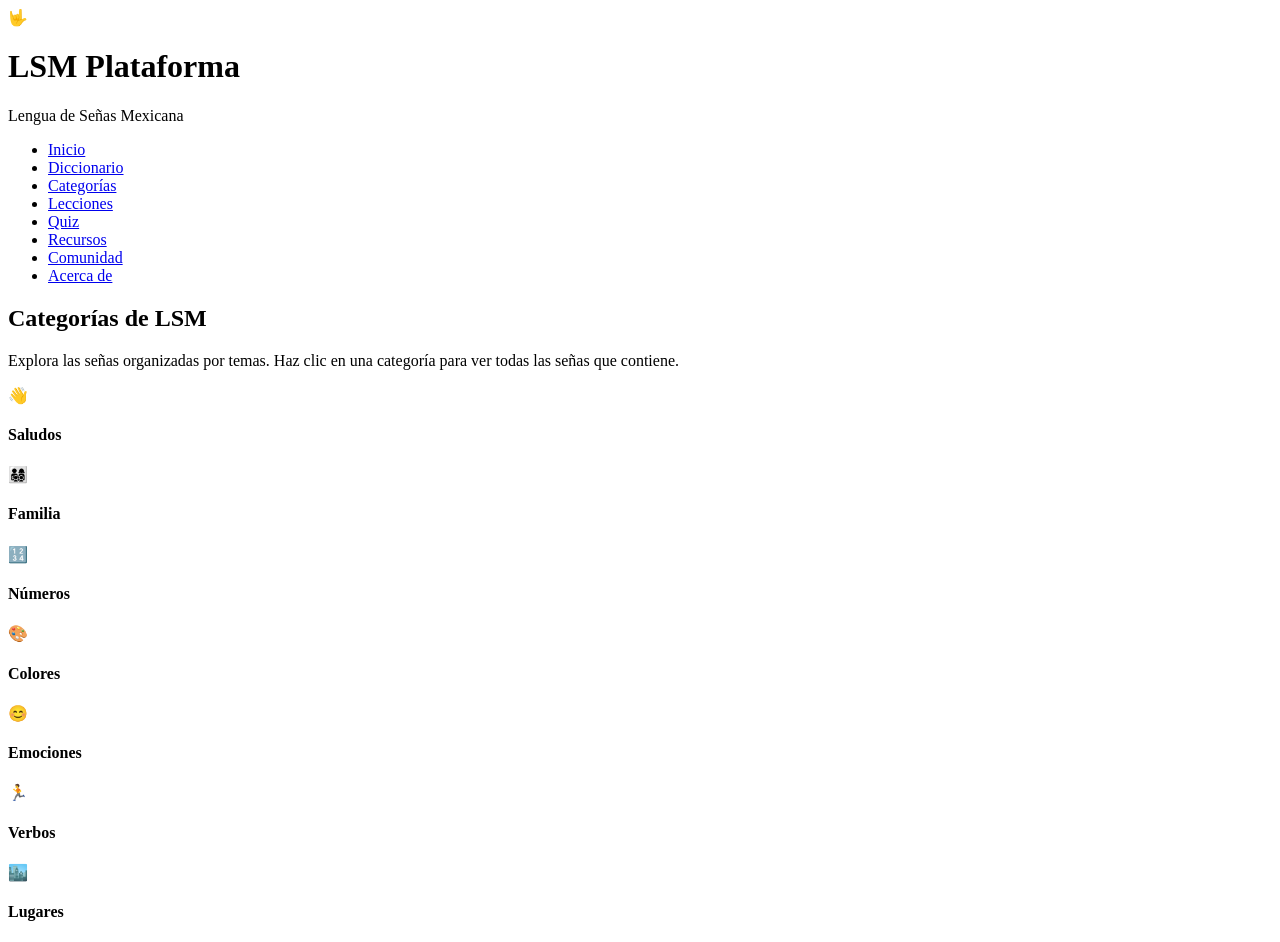
==== categorias.html @ 684e8a99 "V1- html-xml-js" ====
<!DOCTYPE html>
<html lang="es">
<head>
    <meta charset="UTF-8">
    <meta name="viewport" content="width=device-width, initial-scale=1.0">
    <title>Categorías - LSM</title>
    <link rel="stylesheet" href="styles.css">
</head>
<body>

    <!-- NAVBAR -->
    <header id="encabezado">
        <div id="logo-area">
            <span id="logo-icono">🤟</span>
            <h1 id="logo-titulo">LSM Plataforma</h1>
            <p id="logo-subtitulo">Lengua de Señas Mexicana</p>
        </div>
        <nav id="navbar">
            <ul id="menu-lista">
                <li><a href="../index.html"           class="nav-link">Inicio</a></li>
                <li><a href="diccionario.html"        class="nav-link">Diccionario</a></li>
                <li><a href="categorias.html"         class="nav-link activo">Categorías</a></li>
                <li><a href="lecciones.html"          class="nav-link">Lecciones</a></li>
                <li><a href="quiz.html"               class="nav-link">Quiz</a></li>
                <li><a href="recursos.html"           class="nav-link">Recursos</a></li>
                <li><a href="comunidad.html"          class="nav-link">Comunidad</a></li>
                <li><a href="acerca.html"             class="nav-link">Acerca de</a></li>
            </ul>
        </nav>
    </header>

    <section id="page-header">
        <h2 id="cat-titulo">Cargando...</h2>
        <p  id="cat-descripcion">Cargando...</p>
    </section>

    <!-- categorias segun xml -->
    <section id="categorias-seccion">
        <div id="categorias-contenedor">
            <!-- Se genera desde categorias.xml -->
        </div>
    </section>

    <!-- Señas de la categoria elegida-->
    <section id="senas-categoria-seccion" style="display:none;">
        <h3 id="nombre-categoria-activa"></h3>
        <div id="senas-categoria-contenedor"></div>
        <button id="btn-volver-categorias">← Volver a categorías</button>
    </section>


    <script src="script.js"></script>
</body>
</html>
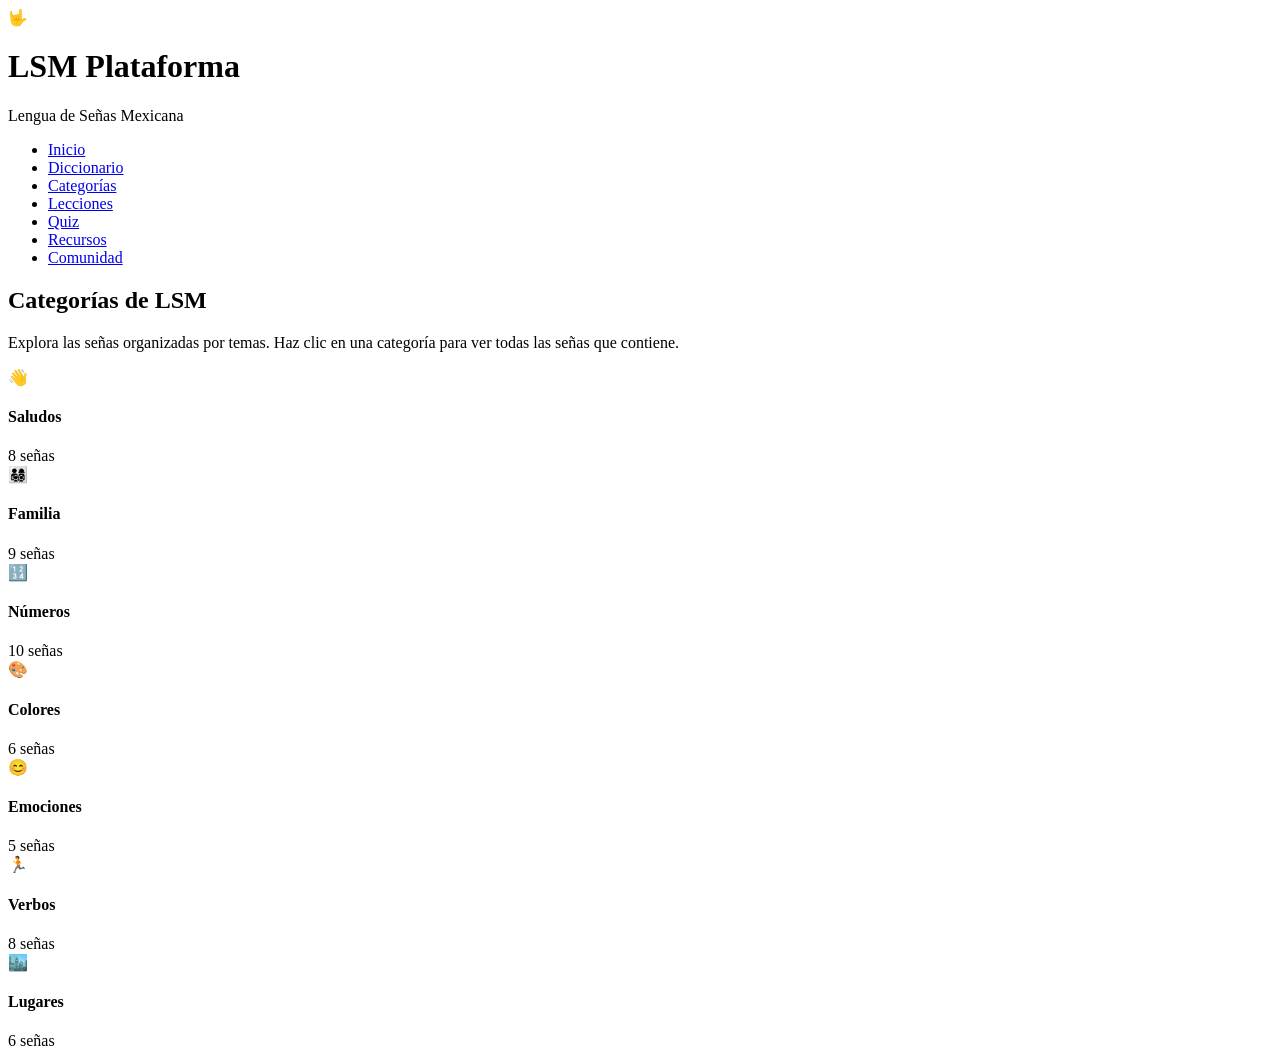
==== commit afdb083c: "Cambios html y js" ====
--- a/categorias.html
+++ b/categorias.html
@@ -1,3 +1,4 @@
+<!DOCTYPE html>
 <!DOCTYPE html>
 <html lang="es">
 <head>
@@ -8,6 +9,7 @@
 </head>
 <body>
 
+    
     <!-- NAVBAR -->
     <header id="encabezado">
         <div id="logo-area">
@@ -17,14 +19,13 @@
         </div>
         <nav id="navbar">
             <ul id="menu-lista">
-                <li><a href="../index.html"           class="nav-link">Inicio</a></li>
+                <li><a href="inicio.html"           class="nav-link">Inicio</a></li>
                 <li><a href="diccionario.html"        class="nav-link">Diccionario</a></li>
                 <li><a href="categorias.html"         class="nav-link activo">Categorías</a></li>
                 <li><a href="lecciones.html"          class="nav-link">Lecciones</a></li>
                 <li><a href="quiz.html"               class="nav-link">Quiz</a></li>
                 <li><a href="recursos.html"           class="nav-link">Recursos</a></li>
                 <li><a href="comunidad.html"          class="nav-link">Comunidad</a></li>
-                <li><a href="acerca.html"             class="nav-link">Acerca de</a></li>
             </ul>
         </nav>
     </header>
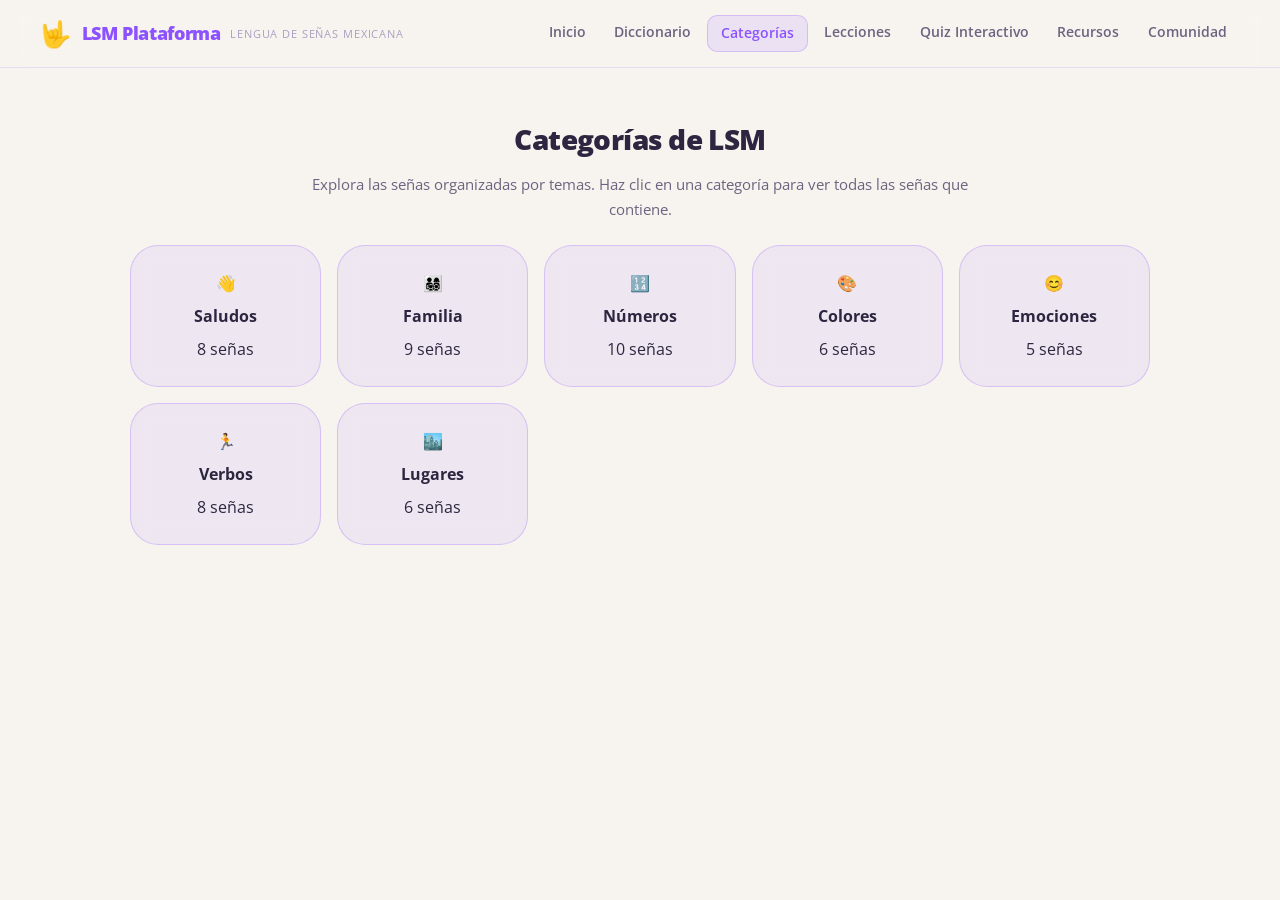
==== commit e282da3b: "Modificaciones html e implementacion de css" ====
--- a/categorias.html
+++ b/categorias.html
@@ -9,27 +9,30 @@
 </head>
 <body>
 
+    <a href="#contenido-principal" id="skip-link">Ir al contenido principal</a>
+
     
     <!-- NAVBAR -->
     <header id="encabezado">
         <div id="logo-area">
-            <span id="logo-icono">🤟</span>
+            <span id="logo-icono" aria-label="Mano haciendo la seña de te quiero en LSM" role="img">🤟</span>
             <h1 id="logo-titulo">LSM Plataforma</h1>
             <p id="logo-subtitulo">Lengua de Señas Mexicana</p>
         </div>
-        <nav id="navbar">
+        <nav id="navbar" aria-label="Menú principal de navegación">
             <ul id="menu-lista">
-                <li><a href="inicio.html"           class="nav-link">Inicio</a></li>
+                <li><a href="../index.html"           class="nav-link">Inicio</a></li>
                 <li><a href="diccionario.html"        class="nav-link">Diccionario</a></li>
-                <li><a href="categorias.html"         class="nav-link activo">Categorías</a></li>
+                <li><a href="categorias.html" class="nav-link activo" aria-current="page">Categorías</a></li>
                 <li><a href="lecciones.html"          class="nav-link">Lecciones</a></li>
-                <li><a href="quiz.html"               class="nav-link">Quiz</a></li>
+                <li><a href="quiz.html"               class="nav-link">Quiz Interactivo</a></li>
                 <li><a href="recursos.html"           class="nav-link">Recursos</a></li>
                 <li><a href="comunidad.html"          class="nav-link">Comunidad</a></li>
             </ul>
         </nav>
     </header>
 
+    <main id="contenido-principal">
     <section id="page-header">
         <h2 id="cat-titulo">Cargando...</h2>
         <p  id="cat-descripcion">Cargando...</p>
--- a/styles.css
+++ b/styles.css
@@ -0,0 +1,1442 @@
+/* =============================================================
+   styles.css  —  Plataforma LSM
+   Versión: 1.0 — Diseño arena + morado + glassmorphism
+   Fuente: Open Sans via Google Fonts
+============================================================= */
+
+@import url('https://fonts.googleapis.com/css2?family=Open+Sans:wght@400;600;700;800&display=swap');
+
+/* =============================================================
+   VARIABLES
+============================================================= */
+:root {
+    /* Colores */
+    --fondo:          #F7F4EF;
+    --fondo-alt:      #EDE9E1;
+    --primario:       #8C52FF;
+    --primario-suave: rgba(140, 82, 255, 0.12);
+    --primario-borde: rgba(140, 82, 255, 0.25);
+    --acento:         #FFD23F;
+    --acento-dim:     #E5A93C;
+    --texto:          #2D2640;
+    --texto-suave:    #6B6480;
+    --texto-muted:    #A89FC0;
+    --borde:          rgba(140, 82, 255, 0.15);
+
+    /* Tipografía */
+    --fuente: 'Open Sans', sans-serif;
+
+    /* Espaciado */
+    --radio:    16px;
+    --radio-lg: 20px;
+    --radio-xl: 28px;
+
+    /* Sombra card glassmorphism */
+    --sombra-card: 0 4px 24px rgba(140, 82, 255, 0.08);
+    --trans: 0.2s ease;
+}
+
+/* =============================================================
+   RESET Y BASE
+============================================================= */
+*, *::before, *::after {
+    box-sizing: border-box;
+    margin: 0;
+    padding: 0;
+}
+
+html { scroll-behavior: smooth; }
+
+body {
+    font-family: var(--fuente);
+    background-color: var(--fondo);
+    color: var(--texto);
+    font-size: 16px;
+    line-height: 1.65;
+    min-height: 100vh;
+}
+
+a {
+    color: var(--primario);
+    text-decoration: none;
+    transition: color var(--trans);
+}
+
+a:hover { color: var(--acento-dim); }
+
+ul { list-style: none; }
+
+img { max-width: 100%; display: block; }
+
+button { cursor: pointer; font-family: var(--fuente); }
+
+/* =============================================================
+   NAVBAR
+============================================================= */
+#encabezado {
+    position: sticky;
+    top: 0;
+    z-index: 100;
+    display: flex;
+    align-items: center;
+    justify-content: space-between;
+    padding: 0 2.5rem;
+    height: 68px;
+    background: rgba(247, 244, 239, 0.88);
+    backdrop-filter: blur(12px);
+    border-bottom: 1px solid var(--borde);
+}
+
+#logo-area {
+    display: flex;
+    align-items: center;
+    gap: 0.6rem;
+}
+
+#logo-icono { font-size: 1.6rem; line-height: 1; }
+
+#logo-titulo {
+    font-size: 1.15rem;
+    font-weight: 800;
+    color: var(--primario);
+    letter-spacing: -0.02em;
+}
+
+#logo-subtitulo {
+    font-size: 0.68rem;
+    color: var(--texto-muted);
+    text-transform: uppercase;
+    letter-spacing: 0.08em;
+}
+
+#menu-lista {
+    display: flex;
+    gap: 0.2rem;
+}
+
+.nav-link {
+    display: block;
+    padding: 0.4rem 0.8rem;
+    font-size: 0.85rem;
+    font-weight: 600;
+    color: var(--texto-suave);
+    border-radius: 10px;
+    transition: background var(--trans), color var(--trans);
+}
+
+.nav-link:hover {
+    background: var(--primario-suave);
+    color: var(--primario);
+}
+
+.nav-link.activo {
+    background: var(--primario-suave);
+    color: var(--primario);
+    border: 1px solid var(--primario-borde);
+}
+
+/* =============================================================
+   ENCABEZADO DE PÁGINA INTERIOR
+============================================================= */
+#page-header {
+    padding: 3rem 2.5rem 1.5rem;
+    max-width: 760px;
+    margin: 0 auto;
+    text-align: center;
+}
+
+#page-header h2 {
+    font-size: clamp(22px, 4vw, 28px);
+    font-weight: 800;
+    color: var(--texto);
+    letter-spacing: -0.02em;
+    margin-bottom: 0.6rem;
+}
+
+#page-header p {
+    font-size: 15px;
+    color: var(--texto-suave);
+}
+
+/* =============================================================
+   HERO — INDEX / INICIO
+============================================================= */
+#hero {
+    display: grid;
+    grid-template-columns: 1fr 1fr;
+    align-items: center;
+    gap: 2rem;
+    padding: 4rem 2.5rem 3rem;
+    max-width: 1100px;
+    margin: 0 auto;
+}
+
+#hero-contenido {
+    display: flex;
+    flex-direction: column;
+    gap: 1.2rem;
+}
+
+#hero-titulo {
+    font-size: clamp(24px, 5vw, 36px);
+    font-weight: 800;
+    color: var(--texto);
+    letter-spacing: -0.03em;
+    line-height: 1.15;
+}
+
+#hero-descripcion {
+    font-size: 15px;
+    color: var(--texto-suave);
+    max-width: 460px;
+}
+
+#hero-boton {
+    display: inline-block;
+    padding: 0.8rem 1.8rem;
+    background: var(--primario);
+    color: #fff;
+    font-weight: 700;
+    font-size: 0.9rem;
+    border-radius: var(--radio);
+    align-self: flex-start;
+    transition: background var(--trans), transform var(--trans);
+}
+
+#hero-boton:hover {
+    background: #7A3EF0;
+    transform: translateY(-2px);
+    color: #fff;
+}
+
+#hero-imagen { display: flex; align-items: center; justify-content: center; }
+#hero-emoji  { font-size: 8rem; line-height: 1; animation: flotar 3s ease-in-out infinite; }
+
+/* =============================================================
+   SECCIONES INICIO — QUÉ ES LSM
+============================================================= */
+#que-es-seccion {
+    padding: 3rem 2.5rem;
+    max-width: 960px;
+    margin: 0 auto;
+}
+
+#que-es-titulo {
+    font-size: 24px;
+    font-weight: 800;
+    color: var(--texto);
+    margin-bottom: 0.5rem;
+}
+
+#que-es-subtitulo {
+    font-size: 15px;
+    color: var(--texto-suave);
+    margin-bottom: 1.5rem;
+}
+
+#que-es-parrafos p {
+    font-size: 15px;
+    color: var(--texto-suave);
+    margin-bottom: 0.9rem;
+    line-height: 1.75;
+}
+
+#que-es-datos {
+    display: flex;
+    gap: 1rem;
+    flex-wrap: wrap;
+    margin-top: 2rem;
+}
+
+.que-es-dato {
+    background: var(--primario-suave);
+    border: 1px solid var(--primario-borde);
+    border-radius: var(--radio-lg);
+    padding: 1.25rem 1.75rem;
+    display: flex;
+    flex-direction: column;
+    gap: 0.3rem;
+    min-width: 180px;
+    backdrop-filter: blur(6px);
+}
+
+.dato-numero {
+    font-size: 20px;
+    font-weight: 800;
+    color: var(--primario);
+}
+
+.dato-etiqueta {
+    font-size: 12px;
+    color: var(--texto-suave);
+    text-transform: uppercase;
+    letter-spacing: 0.05em;
+}
+
+/* =============================================================
+   ABECEDARIO
+============================================================= */
+#abecedario-seccion {
+    padding: 2.5rem 2.5rem;
+    max-width: 860px;
+    margin: 0 auto;
+    text-align: center;
+}
+
+#abecedario-seccion h2 {
+    font-size: 24px;
+    font-weight: 800;
+    color: var(--texto);
+    margin-bottom: 0.6rem;
+}
+
+#abecedario-descripcion {
+    font-size: 15px;
+    color: var(--texto-suave);
+    margin-bottom: 1.5rem;
+}
+
+#abecedario-imagen-contenedor {
+    background: var(--primario-suave);
+    border: 1px solid var(--primario-borde);
+    border-radius: var(--radio-xl);
+    padding: 1.5rem;
+    backdrop-filter: blur(6px);
+    margin-bottom: 1.25rem;
+}
+
+#abecedario-imagen {
+    width: 100%;
+    border-radius: var(--radio);
+    margin: 0 auto;
+}
+
+#abecedario-consejo {
+    font-size: 14px;
+    color: var(--texto-suave);
+    background: rgba(255, 210, 63, 0.15);
+    border: 1px solid rgba(255, 210, 63, 0.4);
+    border-radius: var(--radio);
+    padding: 0.75rem 1.25rem;
+    display: inline-block;
+}
+
+/* =============================================================
+   PERFILES — QUIÉNES PUEDEN APRENDER
+============================================================= */
+#quienes-seccion {
+    padding: 2.5rem 2.5rem;
+    max-width: 1100px;
+    margin: 0 auto;
+}
+
+#quienes-seccion h2 {
+    font-size: 24px;
+    font-weight: 800;
+    color: var(--texto);
+    margin-bottom: 0.5rem;
+}
+
+#quienes-descripcion {
+    font-size: 15px;
+    color: var(--texto-suave);
+    margin-bottom: 1.5rem;
+}
+
+#quienes-contenedor {
+    display: grid;
+    grid-template-columns: repeat(auto-fill, minmax(220px, 1fr));
+    gap: 1rem;
+}
+
+.perfil-card {
+    background: var(--primario-suave);
+    border: 1px solid var(--primario-borde);
+    border-radius: var(--radio-xl);
+    padding: 1.5rem;
+    display: flex;
+    flex-direction: column;
+    gap: 0.5rem;
+    backdrop-filter: blur(8px);
+    transition: transform var(--trans), box-shadow var(--trans);
+}
+
+.perfil-card:hover {
+    transform: translateY(-4px);
+    box-shadow: var(--sombra-card);
+}
+
+.perfil-card span { font-size: 2rem; }
+
+.perfil-card h4 {
+    font-size: 15px;
+    font-weight: 700;
+    color: var(--texto);
+}
+
+.perfil-card p {
+    font-size: 13px;
+    color: var(--texto-suave);
+    line-height: 1.6;
+}
+
+/* =============================================================
+   OBJETIVO DE LA PLATAFORMA
+============================================================= */
+#objetivo-seccion {
+    padding: 2.5rem 2.5rem 4rem;
+    max-width: 860px;
+    margin: 0 auto;
+}
+
+#objetivo-titulo {
+    font-size: 24px;
+    font-weight: 800;
+    color: var(--texto);
+    margin-bottom: 0.75rem;
+}
+
+#objetivo-texto {
+    font-size: 15px;
+    color: var(--texto-suave);
+    line-height: 1.75;
+    margin-bottom: 1rem;
+}
+
+#objetivo-mision {
+    font-size: 15px;
+    font-weight: 600;
+    color: var(--primario);
+    background: var(--primario-suave);
+    border: 1px solid var(--primario-borde);
+    border-radius: var(--radio);
+    padding: 0.85rem 1.25rem;
+    margin-bottom: 1.5rem;
+}
+
+#objetivo-caracteristicas {
+    display: grid;
+    grid-template-columns: repeat(auto-fill, minmax(200px, 1fr));
+    gap: 0.85rem;
+}
+
+.objetivo-item {
+    display: flex;
+    align-items: flex-start;
+    gap: 0.75rem;
+    background: var(--primario-suave);
+    border: 1px solid var(--primario-borde);
+    border-radius: var(--radio);
+    padding: 1rem 1.25rem;
+    backdrop-filter: blur(6px);
+}
+
+.objetivo-icono { font-size: 1.4rem; flex-shrink: 0; }
+
+.objetivo-texto-item {
+    font-size: 13px;
+    color: var(--texto-suave);
+    line-height: 1.55;
+}
+
+/* =============================================================
+   ESTADÍSTICAS
+============================================================= */
+#estadisticas {
+    background: var(--fondo-alt);
+    border-top: 1px solid var(--borde);
+    border-bottom: 1px solid var(--borde);
+    padding: 2.5rem;
+}
+
+#stats-contenedor {
+    display: flex;
+    justify-content: center;
+    gap: 1rem;
+    flex-wrap: wrap;
+    max-width: 900px;
+    margin: 0 auto;
+}
+
+.stat-item {
+    display: flex;
+    flex-direction: column;
+    align-items: center;
+    padding: 1.5rem 2rem;
+    background: rgba(140, 82, 255, 0.08);
+    border: 1px solid var(--primario-borde);
+    border-radius: var(--radio-xl);
+    min-width: 150px;
+    backdrop-filter: blur(8px);
+    transition: transform var(--trans);
+}
+
+.stat-item:hover { transform: translateY(-3px); }
+
+.stat-numero {
+    font-size: 26px;
+    font-weight: 800;
+    color: var(--primario);
+}
+
+.stat-etiqueta {
+    font-size: 11px;
+    color: var(--texto-muted);
+    text-align: center;
+    margin-top: 0.2rem;
+    text-transform: uppercase;
+    letter-spacing: 0.05em;
+}
+
+/* =============================================================
+   TARJETAS CARACTERÍSTICAS — INICIO
+============================================================= */
+#caracteristicas {
+    padding: 3rem 2.5rem;
+    max-width: 1100px;
+    margin: 0 auto;
+}
+
+#caracteristicas-titulo {
+    font-size: 22px;
+    font-weight: 800;
+    color: var(--texto);
+    margin-bottom: 1.5rem;
+}
+
+#tarjetas-contenedor {
+    display: grid;
+    grid-template-columns: repeat(auto-fit, minmax(220px, 1fr));
+    gap: 1rem;
+}
+
+/* Card glassmorphism base — reutilizado en múltiples secciones */
+.tarjeta,
+.sena-card,
+.categoria-card,
+.leccion-card,
+.recurso-card,
+.testimonio-card,
+.org-card,
+.miembro-card {
+    background: rgba(140, 82, 255, 0.08);
+    border: 1px solid var(--primario-borde);
+    border-radius: var(--radio-xl);
+    padding: 1.5rem;
+    backdrop-filter: blur(8px);
+    transition: transform var(--trans), box-shadow var(--trans);
+}
+
+.tarjeta:hover,
+.sena-card:hover,
+.categoria-card:hover,
+.leccion-card:hover,
+.recurso-card:hover,
+.testimonio-card:hover,
+.org-card:hover,
+.miembro-card:hover {
+    transform: translateY(-4px);
+    box-shadow: var(--sombra-card);
+}
+
+.tarjeta {
+    display: flex;
+    flex-direction: column;
+    gap: 0.5rem;
+}
+
+.tarjeta-icono { font-size: 2rem; }
+
+.tarjeta-titulo {
+    font-size: 15px;
+    font-weight: 700;
+    color: var(--texto);
+}
+
+.tarjeta-descripcion {
+    font-size: 13px;
+    color: var(--texto-suave);
+    flex: 1;
+}
+
+.tarjeta-enlace {
+    font-size: 13px;
+    font-weight: 700;
+    color: var(--primario);
+    margin-top: 0.4rem;
+}
+
+/* =============================================================
+   SEÑA DEL DÍA
+============================================================= */
+#sena-del-dia {
+    background: rgba(140, 82, 255, 0.07);
+    border: 1px solid var(--primario-borde);
+    border-radius: var(--radio-xl);
+    margin: 0 auto 3rem;
+    padding: 2rem;
+    max-width: 680px;
+    text-align: center;
+    backdrop-filter: blur(8px);
+}
+
+#sena-del-dia h2 {
+    font-size: 11px;
+    font-weight: 700;
+    text-transform: uppercase;
+    letter-spacing: 0.1em;
+    color: var(--primario);
+    margin-bottom: 0.75rem;
+}
+
+#sena-palabra {
+    font-size: 32px;
+    font-weight: 800;
+    color: var(--texto);
+    margin-bottom: 0.6rem;
+}
+
+#sena-descripcion {
+    font-size: 14px;
+    color: var(--texto-suave);
+}
+
+/* =============================================================
+   DICCIONARIO — BUSCADOR
+============================================================= */
+#buscador-seccion {
+    display: flex;
+    gap: 0.6rem;
+    max-width: 580px;
+    margin: 0 auto 2rem;
+    padding: 0 2.5rem;
+}
+
+#buscador-input {
+    flex: 1;
+    padding: 0.75rem 1.1rem;
+    background: rgba(140, 82, 255, 0.06);
+    border: 1px solid var(--primario-borde);
+    border-radius: var(--radio);
+    font-family: var(--fuente);
+    font-size: 14px;
+    color: var(--texto);
+    outline: none;
+    transition: border-color var(--trans);
+}
+
+#buscador-input::placeholder { color: var(--texto-muted); }
+#buscador-input:focus { border-color: var(--primario); }
+
+#buscador-btn {
+    padding: 0.75rem 1.4rem;
+    background: var(--primario);
+    color: #fff;
+    border: none;
+    border-radius: var(--radio);
+    font-weight: 700;
+    font-size: 14px;
+    transition: background var(--trans), transform var(--trans);
+}
+
+#buscador-btn:hover { background: #7A3EF0; transform: translateY(-1px); }
+
+#diccionario-seccion {
+    padding: 0 2.5rem 3rem;
+    max-width: 1100px;
+    margin: 0 auto;
+}
+
+#diccionario-contenedor {
+    display: grid;
+    grid-template-columns: repeat(auto-fill, minmax(250px, 1fr));
+    gap: 1rem;
+}
+
+.sena-card { display: flex; flex-direction: column; gap: 0.4rem; }
+
+.sena-palabra {
+    font-size: 16px;
+    font-weight: 700;
+    color: var(--texto);
+}
+
+.sena-categoria {
+    display: inline-block;
+    font-size: 11px;
+    font-weight: 700;
+    text-transform: uppercase;
+    letter-spacing: 0.07em;
+    color: var(--primario);
+    background: var(--primario-suave);
+    border: 1px solid var(--primario-borde);
+    border-radius: 6px;
+    padding: 0.1rem 0.55rem;
+    align-self: flex-start;
+}
+
+.sena-descripcion { font-size: 13px; color: var(--texto-suave); line-height: 1.55; }
+
+/* =============================================================
+   CATEGORÍAS
+============================================================= */
+#categorias-seccion,
+#senas-categoria-seccion {
+    padding: 0 2.5rem 3rem;
+    max-width: 1100px;
+    margin: 0 auto;
+}
+
+#categorias-contenedor {
+    display: grid;
+    grid-template-columns: repeat(auto-fill, minmax(190px, 1fr));
+    gap: 1rem;
+}
+
+.categoria-card {
+    text-align: center;
+    cursor: pointer;
+    display: flex;
+    flex-direction: column;
+    gap: 0.4rem;
+    align-items: center;
+}
+
+.cat-icono { font-size: 2.2rem; display: block; margin-bottom: 0.3rem; }
+
+.cat-nombre { font-size: 15px; font-weight: 700; color: var(--texto); }
+
+.cat-total {
+    font-size: 11px;
+    color: var(--texto-muted);
+    text-transform: uppercase;
+    letter-spacing: 0.05em;
+}
+
+#nombre-categoria-activa {
+    font-size: 20px;
+    font-weight: 800;
+    color: var(--texto);
+    margin-bottom: 1.25rem;
+}
+
+#senas-categoria-contenedor {
+    display: grid;
+    grid-template-columns: repeat(auto-fill, minmax(250px, 1fr));
+    gap: 1rem;
+    margin-bottom: 1.5rem;
+}
+
+#btn-volver-categorias,
+#btn-volver-lecciones {
+    padding: 0.6rem 1.25rem;
+    background: transparent;
+    border: 1px solid var(--primario-borde);
+    border-radius: var(--radio);
+    font-size: 14px;
+    font-weight: 600;
+    color: var(--texto-suave);
+    transition: all var(--trans);
+}
+
+#btn-volver-categorias:hover,
+#btn-volver-lecciones:hover {
+    border-color: var(--primario);
+    color: var(--primario);
+    background: var(--primario-suave);
+}
+
+/* =============================================================
+   LECCIONES
+============================================================= */
+#filtro-seccion {
+    display: flex;
+    gap: 0.5rem;
+    flex-wrap: wrap;
+    justify-content: center;
+    padding: 0 2.5rem 1.5rem;
+}
+
+.filtro-btn {
+    padding: 0.45rem 1.1rem;
+    background: transparent;
+    border: 1px solid var(--primario-borde);
+    border-radius: 50px;
+    font-size: 13px;
+    font-weight: 600;
+    color: var(--texto-suave);
+    transition: all var(--trans);
+}
+
+.filtro-btn:hover,
+.filtro-btn.activo {
+    background: var(--primario);
+    border-color: var(--primario);
+    color: #fff;
+}
+
+#lecciones-seccion {
+    padding: 0 2.5rem 3rem;
+    max-width: 1100px;
+    margin: 0 auto;
+}
+
+#lecciones-contenedor {
+    display: grid;
+    grid-template-columns: repeat(auto-fill, minmax(280px, 1fr));
+    gap: 1rem;
+}
+
+.leccion-card { display: flex; flex-direction: column; gap: 0.45rem; }
+
+.leccion-nivel {
+    display: inline-block;
+    font-size: 11px;
+    font-weight: 700;
+    text-transform: uppercase;
+    letter-spacing: 0.07em;
+    border-radius: 6px;
+    padding: 0.1rem 0.55rem;
+    align-self: flex-start;
+    background: var(--primario-suave);
+    border: 1px solid var(--primario-borde);
+    color: var(--primario);
+}
+
+.leccion-titulo { font-size: 15px; font-weight: 700; color: var(--texto); }
+
+.leccion-descripcion { font-size: 13px; color: var(--texto-suave); flex: 1; }
+
+.leccion-duracion { font-size: 12px; color: var(--texto-muted); }
+
+.btn-ver-leccion {
+    margin-top: 0.5rem;
+    padding: 0.5rem 1rem;
+    background: var(--acento);
+    border: none;
+    border-radius: var(--radio);
+    font-size: 13px;
+    font-weight: 700;
+    color: var(--texto);
+    align-self: flex-start;
+    transition: background var(--trans), transform var(--trans);
+}
+
+.btn-ver-leccion:hover { background: var(--acento-dim); transform: translateX(3px); }
+
+#leccion-detalle-seccion {
+    padding: 0 2.5rem 3rem;
+    max-width: 740px;
+    margin: 0 auto;
+}
+
+#leccion-detalle-titulo {
+    font-size: 22px;
+    font-weight: 800;
+    color: var(--texto);
+    margin: 1.25rem 0 0.4rem;
+}
+
+#leccion-detalle-nivel { font-size: 13px; color: var(--texto-muted); margin-bottom: 1.25rem; }
+
+#leccion-detalle-contenido {
+    background: rgba(140, 82, 255, 0.06);
+    border: 1px solid var(--primario-borde);
+    border-radius: var(--radio-xl);
+    padding: 1.5rem;
+    font-size: 14px;
+    color: var(--texto-suave);
+    line-height: 1.75;
+    backdrop-filter: blur(6px);
+}
+
+/* =============================================================
+   QUIZ
+============================================================= */
+#quiz-inicio-seccion,
+#quiz-preguntas-seccion,
+#quiz-resultados-seccion {
+    padding: 0 2.5rem 3rem;
+    max-width: 680px;
+    margin: 0 auto;
+}
+
+#quiz-info-contenedor {
+    background: rgba(140, 82, 255, 0.06);
+    border: 1px solid var(--primario-borde);
+    border-radius: var(--radio-xl);
+    padding: 1.5rem;
+    margin-bottom: 1.25rem;
+    font-size: 14px;
+    color: var(--texto-suave);
+    backdrop-filter: blur(6px);
+}
+
+#btn-iniciar-quiz,
+#btn-reiniciar-quiz {
+    padding: 0.8rem 2.2rem;
+    background: var(--primario);
+    color: #fff;
+    border: none;
+    border-radius: var(--radio);
+    font-weight: 700;
+    font-size: 15px;
+    transition: background var(--trans), transform var(--trans);
+}
+
+#btn-iniciar-quiz:hover,
+#btn-reiniciar-quiz:hover { background: #7A3EF0; transform: translateY(-2px); }
+
+#quiz-progreso {
+    display: flex;
+    justify-content: space-between;
+    font-size: 13px;
+    font-weight: 600;
+    color: var(--texto-muted);
+    margin-bottom: 1.25rem;
+}
+
+#quiz-pregunta-contenedor {
+    background: rgba(140, 82, 255, 0.06);
+    border: 1px solid var(--primario-borde);
+    border-radius: var(--radio-xl);
+    padding: 1.5rem;
+    margin-bottom: 0.75rem;
+    backdrop-filter: blur(6px);
+}
+
+#quiz-pregunta-texto {
+    font-size: 16px;
+    font-weight: 700;
+    color: var(--texto);
+    margin-bottom: 1.25rem;
+    line-height: 1.4;
+}
+
+#quiz-opciones-contenedor {
+    display: grid;
+    grid-template-columns: 1fr 1fr;
+    gap: 0.6rem;
+}
+
+.opcion-btn {
+    padding: 0.8rem 0.9rem;
+    background: rgba(140, 82, 255, 0.06);
+    border: 1px solid var(--primario-borde);
+    border-radius: var(--radio);
+    font-size: 13px;
+    font-weight: 600;
+    color: var(--texto);
+    text-align: left;
+    transition: all var(--trans);
+}
+
+.opcion-btn:hover:not(:disabled) {
+    background: var(--primario-suave);
+    border-color: var(--primario);
+    color: var(--primario);
+}
+
+.opcion-btn:disabled { opacity: 0.6; cursor: not-allowed; }
+
+.opcion-correcta {
+    background: rgba(255, 210, 63, 0.2) !important;
+    border-color: var(--acento) !important;
+    color: var(--texto) !important;
+    opacity: 1 !important;
+}
+
+#quiz-retroalimentacion {
+    font-size: 14px;
+    font-weight: 600;
+    color: var(--texto-suave);
+    min-height: 1.4rem;
+    margin-bottom: 0.75rem;
+}
+
+#btn-siguiente-pregunta {
+    padding: 0.65rem 1.5rem;
+    background: var(--acento);
+    border: none;
+    border-radius: var(--radio);
+    font-weight: 700;
+    font-size: 14px;
+    color: var(--texto);
+    transition: background var(--trans), transform var(--trans);
+}
+
+#btn-siguiente-pregunta:hover { background: var(--acento-dim); transform: translateY(-1px); }
+
+#resultado-titulo { font-size: 26px; font-weight: 800; color: var(--primario); margin-bottom: 0.75rem; }
+#resultado-puntaje { font-size: 16px; font-weight: 700; color: var(--texto); margin-bottom: 0.4rem; }
+#resultado-mensaje { font-size: 14px; color: var(--texto-suave); margin-bottom: 1.25rem; }
+
+/* =============================================================
+   RECURSOS
+============================================================= */
+#filtro-recursos-seccion {
+    display: flex;
+    gap: 0.5rem;
+    flex-wrap: wrap;
+    justify-content: center;
+    padding: 0 2.5rem 1.5rem;
+}
+
+.filtro-rec-btn {
+    padding: 0.45rem 1.1rem;
+    background: transparent;
+    border: 1px solid var(--primario-borde);
+    border-radius: 50px;
+    font-size: 13px;
+    font-weight: 600;
+    color: var(--texto-suave);
+    transition: all var(--trans);
+}
+
+.filtro-rec-btn:hover,
+.filtro-rec-btn.activo {
+    background: var(--acento);
+    border-color: var(--acento);
+    color: var(--texto);
+    font-weight: 700;
+}
+
+#recursos-seccion {
+    padding: 0 2.5rem 3rem;
+    max-width: 1100px;
+    margin: 0 auto;
+}
+
+#recursos-contenedor {
+    display: grid;
+    grid-template-columns: repeat(auto-fill, minmax(270px, 1fr));
+    gap: 1rem;
+}
+
+.recurso-card { display: flex; flex-direction: column; gap: 0.45rem; }
+
+.recurso-tipo {
+    display: inline-block;
+    font-size: 11px;
+    font-weight: 700;
+    text-transform: uppercase;
+    letter-spacing: 0.08em;
+    background: rgba(255, 210, 63, 0.2);
+    border: 1px solid rgba(255, 210, 63, 0.5);
+    border-radius: 6px;
+    padding: 0.1rem 0.55rem;
+    color: #B87A00;
+    align-self: flex-start;
+}
+
+.recurso-titulo { font-size: 15px; font-weight: 700; color: var(--texto); }
+.recurso-descripcion { font-size: 13px; color: var(--texto-suave); flex: 1; }
+.recurso-enlace { font-size: 13px; font-weight: 700; color: var(--primario); margin-top: 0.4rem; }
+
+/* =============================================================
+   COMUNIDAD
+============================================================= */
+#testimonios-seccion,
+#organizaciones-seccion,
+#faq-seccion {
+    padding: 1.5rem 2.5rem;
+    max-width: 1100px;
+    margin: 0 auto;
+}
+
+#testimonios-seccion h3,
+#organizaciones-seccion h3,
+#faq-seccion h3 {
+    font-size: 20px;
+    font-weight: 800;
+    color: var(--texto);
+    margin-bottom: 1.25rem;
+}
+
+#testimonios-contenedor {
+    display: grid;
+    grid-template-columns: repeat(auto-fill, minmax(260px, 1fr));
+    gap: 1rem;
+}
+
+.testimonio-card {
+    display: flex;
+    flex-direction: column;
+    gap: 0.5rem;
+    border-left: 3px solid var(--primario);
+}
+
+.testimonio-texto { font-size: 13px; color: var(--texto-suave); font-style: italic; flex: 1; line-height: 1.65; }
+.testimonio-nombre { font-size: 14px; font-weight: 700; color: var(--texto); }
+.testimonio-rol { font-size: 12px; color: var(--texto-muted); }
+
+#organizaciones-contenedor {
+    display: grid;
+    grid-template-columns: repeat(auto-fill, minmax(260px, 1fr));
+    gap: 1rem;
+}
+
+.org-card { display: flex; flex-direction: column; gap: 0.45rem; }
+.org-nombre { font-size: 15px; font-weight: 700; color: var(--texto); }
+.org-descripcion { font-size: 13px; color: var(--texto-suave); flex: 1; }
+.org-sitio { font-size: 13px; font-weight: 700; color: var(--primario); margin-top: 0.4rem; }
+
+#faq-contenedor {
+    display: flex;
+    flex-direction: column;
+    gap: 0.6rem;
+    max-width: 720px;
+}
+
+.faq-item {
+    background: rgba(140, 82, 255, 0.06);
+    border: 1px solid var(--primario-borde);
+    border-radius: var(--radio);
+    overflow: hidden;
+    backdrop-filter: blur(6px);
+}
+
+.faq-pregunta {
+    width: 100%;
+    padding: 0.9rem 1.25rem;
+    background: transparent;
+    border: none;
+    text-align: left;
+    font-size: 14px;
+    font-weight: 700;
+    color: var(--texto);
+    transition: color var(--trans);
+}
+
+.faq-pregunta:hover { color: var(--primario); }
+
+.faq-respuesta {
+    padding: 0 1.25rem 0.9rem;
+    font-size: 13px;
+    color: var(--texto-suave);
+    line-height: 1.65;
+    border-top: 1px solid var(--borde);
+    padding-top: 0.75rem;
+}
+
+/* =============================================================
+   ACERCA DE
+============================================================= */
+#mision-seccion { padding: 1.5rem 2.5rem; max-width: 1100px; margin: 0 auto; }
+
+#mision-contenedor {
+    display: grid;
+    grid-template-columns: 1fr 1fr;
+    gap: 1rem;
+}
+
+.mision-card {
+    background: rgba(140, 82, 255, 0.06);
+    border: 1px solid var(--primario-borde);
+    border-radius: var(--radio-xl);
+    padding: 1.5rem;
+    backdrop-filter: blur(6px);
+}
+
+.mision-card h4 {
+    font-size: 11px;
+    font-weight: 700;
+    text-transform: uppercase;
+    letter-spacing: 0.09em;
+    color: var(--primario);
+    margin-bottom: 0.6rem;
+}
+
+.mision-card p { font-size: 14px; color: var(--texto-suave); line-height: 1.7; }
+
+#equipo-seccion,
+#tecnologias-seccion,
+#contacto-seccion {
+    padding: 1.5rem 2.5rem;
+    max-width: 1100px;
+    margin: 0 auto;
+}
+
+#equipo-seccion h3,
+#tecnologias-seccion h3,
+#contacto-seccion h3 {
+    font-size: 20px;
+    font-weight: 800;
+    color: var(--texto);
+    margin-bottom: 1.25rem;
+}
+
+#equipo-contenedor { display: flex; flex-wrap: wrap; gap: 0.85rem; }
+
+.miembro-card { display: flex; flex-direction: column; gap: 0.25rem; min-width: 170px; }
+
+.miembro-nombre { font-size: 14px; font-weight: 700; color: var(--texto); }
+.miembro-rol { font-size: 12px; color: var(--primario); font-weight: 600; }
+
+#tecnologias-contenedor { display: flex; flex-direction: column; gap: 0.5rem; }
+
+.tec-item {
+    padding: 0.7rem 1.1rem;
+    background: rgba(140, 82, 255, 0.06);
+    border: 1px solid var(--primario-borde);
+    border-radius: var(--radio);
+    font-size: 13px;
+    color: var(--texto-suave);
+}
+
+.tec-item strong { color: var(--texto); }
+
+#contacto-contenedor { display: flex; flex-direction: column; gap: 0.6rem; font-size: 14px; color: var(--texto-suave); }
+
+/* =============================================================
+   FOOTER
+============================================================= */
+#pie-pagina {
+    border-top: 1px solid var(--borde);
+    background: var(--fondo-alt);
+    padding: 1.5rem 2.5rem;
+    text-align: center;
+    margin-top: 2rem;
+}
+
+#footer-texto { font-size: 12px; color: var(--texto-muted); }
+
+/* =============================================================
+   ANIMACIONES
+============================================================= */
+@keyframes flotar {
+    0%, 100% { transform: translateY(0); }
+    50%       { transform: translateY(-12px); }
+}
+
+/* =============================================================
+   RESPONSIVE
+============================================================= */
+@media (max-width: 900px) {
+    #hero { grid-template-columns: 1fr; text-align: center; padding: 2.5rem 1.5rem; }
+    #hero-boton { align-self: center; }
+    #hero-imagen { display: none; }
+    #mision-contenedor { grid-template-columns: 1fr; }
+}
+
+@media (max-width: 700px) {
+    #encabezado { flex-direction: column; height: auto; padding: 1rem 1.25rem; gap: 0.6rem; }
+    #menu-lista { flex-wrap: wrap; justify-content: center; }
+    .nav-link { font-size: 0.76rem; padding: 0.3rem 0.6rem; }
+    #logo-subtitulo { display: none; }
+    #quiz-opciones-contenedor { grid-template-columns: 1fr; }
+
+    #buscador-seccion,
+    #diccionario-seccion,
+    #categorias-seccion,
+    #lecciones-seccion,
+    #recursos-seccion,
+    #testimonios-seccion,
+    #organizaciones-seccion,
+    #faq-seccion,
+    #mision-seccion,
+    #equipo-seccion,
+    #tecnologias-seccion,
+    #contacto-seccion,
+    #senas-categoria-seccion,
+    #quiz-inicio-seccion,
+    #quiz-preguntas-seccion,
+    #quiz-resultados-seccion,
+    #leccion-detalle-seccion,
+    #que-es-seccion,
+    #abecedario-seccion,
+    #quienes-seccion,
+    #objetivo-seccion {
+        padding-left: 1rem;
+        padding-right: 1rem;
+    }
+}
+/* =============================================================
+   FORMULARIO DE CONTACTO (criterio 3 — accesibilidad)
+============================================================= */
+#contacto-seccion {
+    padding: 2.5rem 2.5rem 3rem;
+    max-width: 700px;
+    margin: 0 auto;
+}
+
+#contacto-titulo {
+    font-size: 22px;
+    font-weight: 800;
+    color: var(--texto);
+    margin-bottom: 0.5rem;
+}
+
+#contacto-descripcion {
+    font-size: 15px;
+    color: var(--texto-suave);
+    margin-bottom: 1.75rem;
+}
+
+#form-contacto {
+    display: flex;
+    flex-direction: column;
+    gap: 1.25rem;
+}
+
+.form-grupo {
+    display: flex;
+    flex-direction: column;
+    gap: 0.35rem;
+}
+
+.form-grupo label {
+    font-size: 14px;
+    font-weight: 600;
+    color: var(--texto);
+}
+
+.form-grupo input,
+.form-grupo select,
+.form-grupo textarea {
+    padding: 0.75rem 1rem;
+    background: rgba(140, 82, 255, 0.05);
+    border: 1px solid var(--primario-borde);
+    border-radius: var(--radio);
+    font-family: var(--fuente);
+    font-size: 14px;
+    color: var(--texto);
+    outline: none;
+    transition: border-color 0.2s ease;
+    width: 100%;
+}
+
+.form-grupo input:focus,
+.form-grupo select:focus,
+.form-grupo textarea:focus {
+    border-color: var(--primario);
+    box-shadow: 0 0 0 3px rgba(140, 82, 255, 0.12);
+}
+
+.form-grupo input::placeholder,
+.form-grupo textarea::placeholder {
+    color: var(--texto-muted);
+}
+
+.form-grupo textarea {
+    resize: vertical;
+    min-height: 120px;
+}
+
+.form-grupo small {
+    font-size: 12px;
+    color: var(--texto-muted);
+}
+
+/* Checkbox accesible */
+.form-grupo-check {
+    flex-direction: row;
+    align-items: flex-start;
+    gap: 0.6rem;
+}
+
+.form-grupo-check input[type="checkbox"] {
+    width: 18px;
+    height: 18px;
+    min-width: 18px;
+    margin-top: 2px;
+    accent-color: var(--primario);
+    cursor: pointer;
+    padding: 0;
+}
+
+.form-grupo-check label {
+    font-size: 13px;
+    font-weight: 400;
+    color: var(--texto-suave);
+    cursor: pointer;
+}
+
+#form-resultado {
+    font-size: 14px;
+    font-weight: 600;
+    min-height: 1.4rem;
+    padding: 0.5rem 1rem;
+    border-radius: var(--radio);
+}
+
+#form-resultado.exito {
+    background: rgba(0, 200, 120, 0.1);
+    border: 1px solid rgba(0, 200, 120, 0.3);
+    color: #00885a;
+}
+
+#form-resultado.error {
+    background: rgba(255, 80, 80, 0.08);
+    border: 1px solid rgba(255, 80, 80, 0.25);
+    color: #cc3333;
+}
+
+#btn-enviar-contacto {
+    padding: 0.85rem 2rem;
+    background: var(--primario);
+    color: #fff;
+    border: none;
+    border-radius: var(--radio);
+    font-family: var(--fuente);
+    font-weight: 700;
+    font-size: 15px;
+    cursor: pointer;
+    align-self: flex-start;
+    transition: background 0.2s ease, transform 0.2s ease;
+}
+
+#btn-enviar-contacto:hover {
+    background: #7A3EF0;
+    transform: translateY(-2px);
+}
+
+#btn-enviar-contacto:focus {
+    outline: 3px solid var(--acento);
+    outline-offset: 2px;
+}
+
+/* Buscador como formulario */
+#form-buscador label {
+    display: block;
+    font-size: 14px;
+    font-weight: 600;
+    color: var(--texto);
+    margin-bottom: 0.5rem;
+}
+
+#buscador-controles {
+    display: flex;
+    gap: 0.6rem;
+    max-width: 600px;
+}
+
+/* Focus visible en todos los links (criterio 4) */
+a:focus-visible,
+button:focus-visible,
+input:focus-visible,
+select:focus-visible,
+textarea:focus-visible {
+    outline: 3px solid var(--acento);
+    outline-offset: 2px;
+    border-radius: 4px;
+}
+
+/* Skip link accesible (criterio 4) */
+#skip-link {
+    position: absolute;
+    top: -100px;
+    left: 1rem;
+    background: var(--primario);
+    color: #fff;
+    padding: 0.5rem 1rem;
+    border-radius: var(--radio);
+    font-weight: 700;
+    font-size: 14px;
+    z-index: 9999;
+    transition: top 0.2s ease;
+}
+
+#skip-link:focus {
+    top: 1rem;
+}
